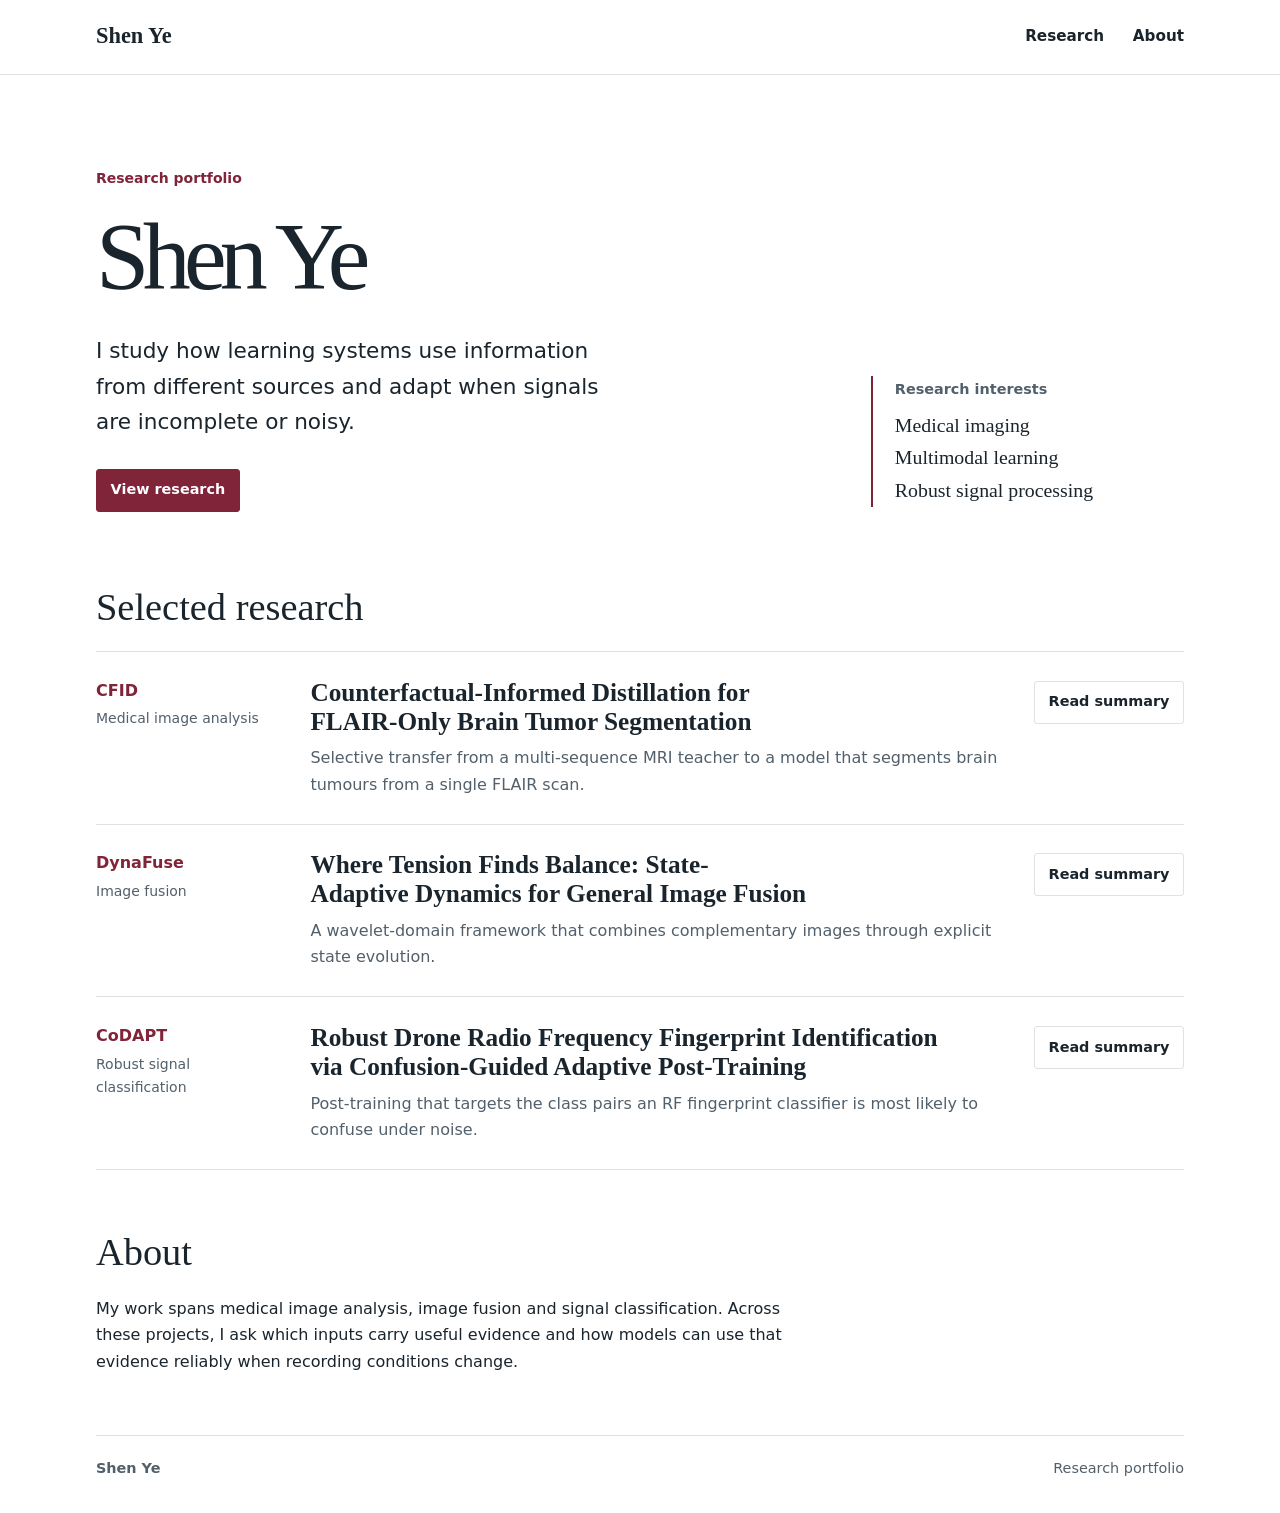
==== index.html @ ea0c7f32 "Add academic homepage" ====
<!doctype html>
<html lang="en-GB">
<head>
  <meta charset="utf-8">
  <meta name="viewport" content="width=device-width, initial-scale=1">
  <meta name="description" content="Selected research by Shen Ye in medical imaging, multimodal learning and robust signal processing.">
  <title>Shen Ye | Research</title>
  <link rel="stylesheet" href="style.css">
</head>
<body>
  <a class="skip" href="#main">Skip to content</a>
  <header class="top"><div class="shell nav">
    <a class="wordmark" href="./">Shen Ye</a>
    <nav aria-label="Main navigation"><a href="#research">Research</a><a href="#about">About</a></nav>
  </div></header>
  <main id="main" class="shell"><section class="hero" aria-labelledby="page-title">
  <div class="hero-copy">
    <p class="eyebrow">Research portfolio</p>
    <h1 id="page-title">Shen Ye</h1>
    <p class="intro">I study how learning systems use information from different sources and adapt when signals are incomplete or noisy.</p>
    <a class="button primary" href="#research">View research</a>
  </div>
  <div class="hero-note" aria-label="Research areas">
    <span>Research interests</span>
    <p>Medical imaging<br>Multimodal learning<br>Robust signal processing</p>
  </div>
</section>
<section class="research" id="research" aria-labelledby="research-heading">
  <h2 id="research-heading">Selected research</h2>
  <div class="papers"><article class="paper">
  <div class="paper-meta"><span class="paper-code">CFID</span><span>Medical image analysis</span></div>
  <div><h3><a href="cfid.html">Counterfactual-Informed Distillation for FLAIR-Only Brain Tumor Segmentation</a></h3><p>Selective transfer from a multi-sequence MRI teacher to a model that segments brain tumours from a single FLAIR scan.</p></div>
  <a class="button" href="cfid.html" aria-label="Read about CFID">Read summary</a>
</article>
<article class="paper">
  <div class="paper-meta"><span class="paper-code">DynaFuse</span><span>Image fusion</span></div>
  <div><h3><a href="dynafuse.html">Where Tension Finds Balance: State-Adaptive Dynamics for General Image Fusion</a></h3><p>A wavelet-domain framework that combines complementary images through explicit state evolution.</p></div>
  <a class="button" href="dynafuse.html" aria-label="Read about DynaFuse">Read summary</a>
</article>
<article class="paper">
  <div class="paper-meta"><span class="paper-code">CoDAPT</span><span>Robust signal classification</span></div>
  <div><h3><a href="codapt.html">Robust Drone Radio Frequency Fingerprint Identification via Confusion-Guided Adaptive Post-Training</a></h3><p>Post-training that targets the class pairs an RF fingerprint classifier is most likely to confuse under noise.</p></div>
  <a class="button" href="codapt.html" aria-label="Read about CoDAPT">Read summary</a>
</article></div>
</section>
<section class="about" id="about" aria-labelledby="about-heading">
  <h2 id="about-heading">About</h2>
  <p>My work spans medical image analysis, image fusion and signal classification. Across these projects, I ask which inputs carry useful evidence and how models can use that evidence reliably when recording conditions change.</p>
</section></main>
  <footer class="shell footer"><a href="./">Shen Ye</a><span>Research portfolio</span></footer>
</body>
</html>
---- style.css ----
:root {
  color-scheme: light;
  --paper: #fff;
  --ink: #19242d;
  --muted: #52606c;
  --accent: #802439;
  --line: #dce2e6;
  --serif: Georgia, 'Times New Roman', serif;
  font-family: system-ui, sans-serif;
  scroll-behavior: smooth;
}
*, *::before, *::after { box-sizing: border-box; }
body { margin: 0; color: var(--ink); background: var(--paper); line-height: 1.65; }
a { color: inherit; text-decoration-thickness: 1px; text-underline-offset: .22em; }
a:hover { color: var(--accent); }
:focus-visible { outline: 2px solid var(--accent); outline-offset: 5px; }
.shell { width: min(68rem, calc(100% - 5rem)); margin-inline: auto; }
.skip { position: absolute; top: 1rem; left: 1rem; transform: translateY(-150%); background: white; padding: .6rem 1rem; z-index: 3; }
.skip:focus { transform: none; }
.top { border-bottom: 1px solid var(--line); }
.nav { min-height: 4.6rem; display: flex; align-items: center; justify-content: space-between; gap: 1.5rem; }
.wordmark { font-family: var(--serif); font-size: 1.4rem; font-weight: 700; text-decoration: none; }
nav { display: flex; gap: 1.8rem; }
nav a { font-size: .95rem; font-weight: 600; text-decoration: none; }
.hero { display: grid; grid-template-columns: minmax(0, 1fr) minmax(15rem, .43fr); align-items: end; gap: 3rem; padding: 5.8rem 0 4.6rem; }
.eyebrow { margin: 0 0 .75rem; color: var(--accent); font-size: .875rem; font-weight: 700; }
h1, h2, h3 { font-family: var(--serif); line-height: 1.15; margin: 0; text-wrap: balance; }
.hero h1 { font-size: clamp(3.35rem, 8vw, 6rem); font-weight: 500; letter-spacing: -.07em; }
.intro { max-width: 34rem; font-size: clamp(1.12rem, 1.8vw, 1.35rem); margin: 1.25rem 0 1.8rem; }
.hero-note { border-left: 2px solid var(--accent); padding-left: 1.35rem; margin-bottom: .3rem; }
.hero-note span { color: var(--muted); font-size: .9rem; font-weight: 600; }
.hero-note p { font-family: var(--serif); font-size: 1.24rem; margin: .4rem 0 0; }
.button { display: inline-flex; width: max-content; align-items: center; justify-content: center; min-height: 2.7rem; padding: .45rem .85rem; border: 1px solid var(--line); border-radius: 3px; font-size: .9rem; font-weight: 650; text-decoration: none; white-space: nowrap; }
.button:hover { border-color: var(--accent); }
.primary { background: var(--accent); color: white; border-color: var(--accent); }
.primary:hover { background: #64192d; color: white; }
.research h2, .about h2 { font-size: clamp(1.85rem, 3vw, 2.55rem); font-weight: 500; margin-bottom: 1.35rem; }
.paper { display: grid; grid-template-columns: 11.75rem minmax(0, 1fr) auto; gap: 1.65rem; align-items: start; padding: 1.6rem 0; border-top: 1px solid var(--line); }
.paper:last-child { border-bottom: 1px solid var(--line); }
.paper-meta { display: grid; gap: .2rem; color: var(--muted); font-size: .875rem; }
.paper-code { color: var(--accent); font-weight: 700; font-size: 1rem; }
.paper h3 { font-size: clamp(1.24rem, 2.2vw, 1.58rem); }
.paper h3 a { text-decoration: none; }
.paper p { color: var(--muted); margin: .6rem 0 0; }
.paper .button { margin-top: .18rem; }
.about { padding: 3.75rem 0; }
.about p, .detail-body p { max-width: 43rem; margin: 0; }
.footer { padding: 1.3rem 0 2rem; border-top: 1px solid var(--line); display: flex; gap: 1rem; justify-content: space-between; color: var(--muted); font-size: .9rem; }
.footer a { text-decoration: none; font-weight: 600; }
.detail { max-width: 53rem; padding: 2.6rem 0 4rem; }
.back { display: inline-block; margin: 0 0 2.25rem; color: var(--muted); font-size: .95rem; }
.detail h1 { font-size: clamp(2rem, 4.8vw, 3.65rem); font-weight: 500; letter-spacing: -.035em; }
.detail .eyebrow span { margin: 0 .4rem; color: var(--muted); }
.author { color: var(--muted); margin: .8rem 0 0; }
.detail-intro { font-size: 1.16rem; margin: 1.4rem 0 2rem; max-width: 43rem; }
.detail-body { display: grid; gap: 1.6rem; border-top: 1px solid var(--line); padding-top: 1.6rem; }
.detail-body h2 { font-size: 1.45rem; margin-bottom: .4rem; }
@media (max-width: 50rem) {
  .shell { width: calc(100% - 3rem); }
  .hero { gap: 2rem; padding-top: 4rem; }
  .paper { grid-template-columns: 8rem minmax(0, 1fr); }
  .paper .button { grid-column: 2; }
}
@media (max-width: 36rem) {
  .shell { width: calc(100% - 2.25rem); }
  .nav { min-height: 3.9rem; }
  nav { gap: 1rem; }
  .hero { grid-template-columns: 1fr; padding: 3rem 0 2.7rem; }
  .hero-note { margin-top: .25rem; }
  .paper { grid-template-columns: 1fr; gap: .7rem; }
  .paper-meta { display: flex; flex-wrap: wrap; gap: .55rem 1rem; align-items: baseline; }
  .paper .button { grid-column: auto; }
  .about { padding: 2.7rem 0; }
}
@media (prefers-reduced-motion: reduce) { :root { scroll-behavior: auto; } }
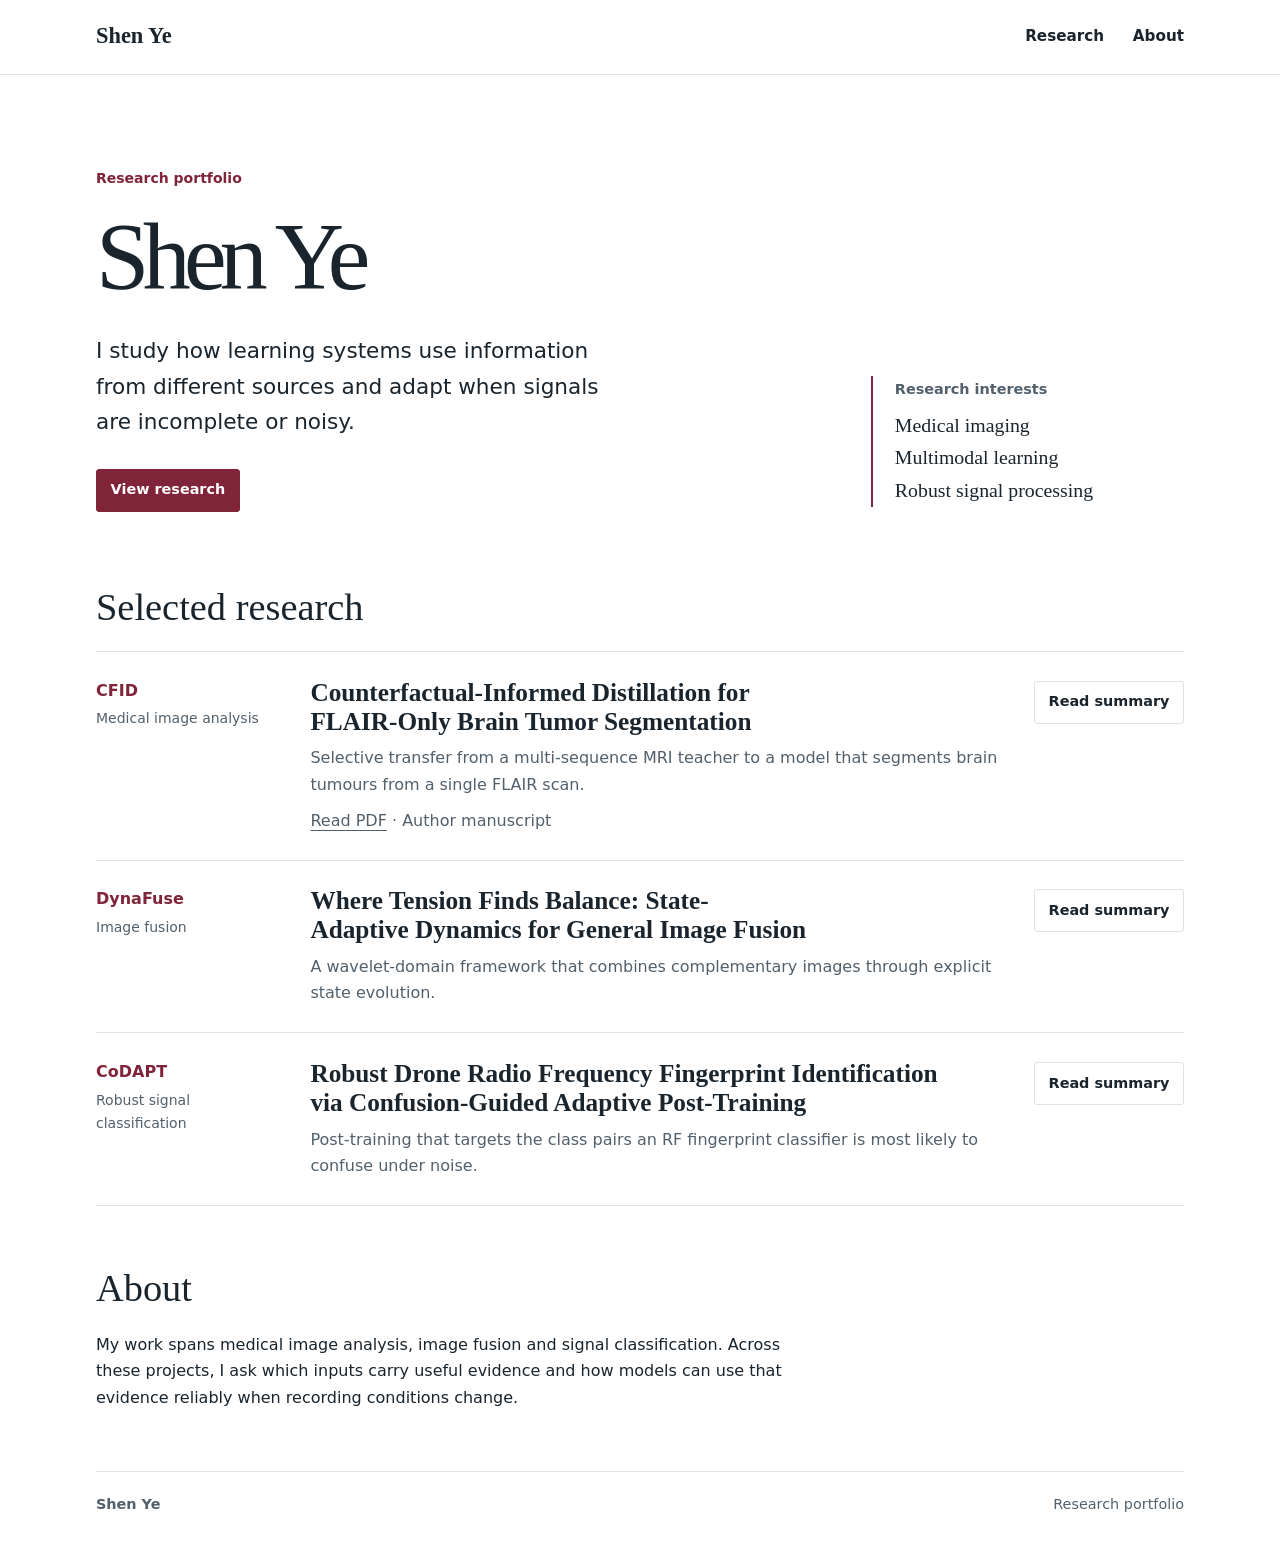
==== commit 879bb2d3: "Publish CFID author manuscript" ====
--- a/index.html
+++ b/index.html
@@ -29,7 +29,7 @@
   <h2 id="research-heading">Selected research</h2>
   <div class="papers"><article class="paper">
   <div class="paper-meta"><span class="paper-code">CFID</span><span>Medical image analysis</span></div>
-  <div><h3><a href="cfid.html">Counterfactual-Informed Distillation for FLAIR-Only Brain Tumor Segmentation</a></h3><p>Selective transfer from a multi-sequence MRI teacher to a model that segments brain tumours from a single FLAIR scan.</p></div>
+  <div><h3><a href="cfid.html">Counterfactual-Informed Distillation for FLAIR-Only Brain Tumor Segmentation</a></h3><p>Selective transfer from a multi-sequence MRI teacher to a model that segments brain tumours from a single FLAIR scan.</p><p><a href="cfid.pdf" aria-label="Read the CFID manuscript PDF">Read PDF</a> <span>· Author manuscript</span></p></div>
   <a class="button" href="cfid.html" aria-label="Read about CFID">Read summary</a>
 </article>
 <article class="paper">
